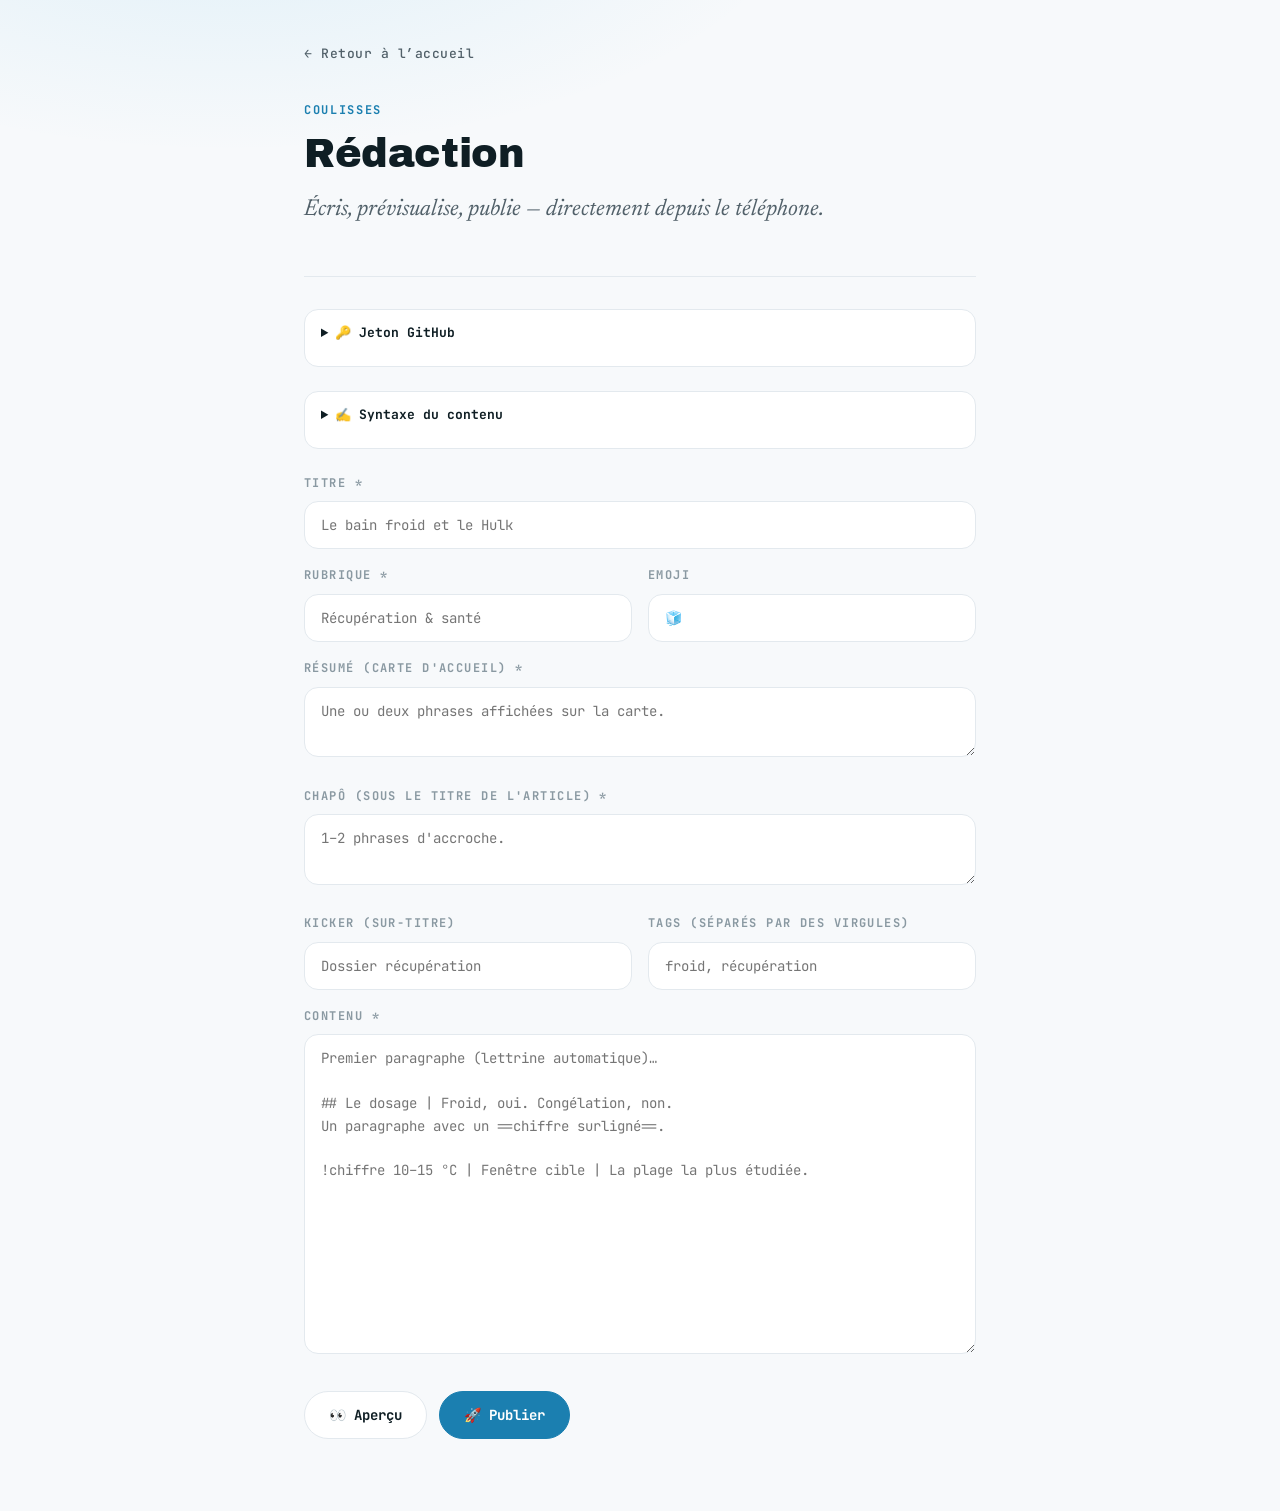
==== admin.html @ 72e54958 "Page /admin.html : rédaction et publication d'articles depuis le site (API GitHub) Co-Authored-By: C" ====
<!DOCTYPE html>
<html lang="fr">
<head>
  <meta charset="UTF-8">
  <meta name="viewport" content="width=device-width, initial-scale=1.0">
  <title>Rédaction — Carnet de bord</title>
  <meta name="robots" content="noindex">

  <!-- Thème auto clair/sombre -->
  <meta name="color-scheme" content="light dark">
  <meta name="theme-color" media="(prefers-color-scheme: light)" content="#f7f9fb">
  <meta name="theme-color" media="(prefers-color-scheme: dark)" content="#0c1519">

  <link rel="preconnect" href="https://fonts.googleapis.com">
  <link rel="preconnect" href="https://fonts.gstatic.com" crossorigin>
  <link href="https://fonts.googleapis.com/css2?family=Archivo+Black&family=JetBrains+Mono:wght@400;500;700&family=Newsreader:ital,opsz,wght@0,6..72,400..700;1,6..72,400..700&display=swap" rel="stylesheet">

  <link rel="stylesheet" href="assets/style.css">
  <link rel="stylesheet" href="assets/article.css"><!-- pour l'aperçu -->

  <style>
    /* Styles propres à la page de rédaction */
    .admin-wrap {
      max-width: 720px;
      margin: 0 auto;
      padding: var(--s-6) var(--s-5) var(--s-7);
    }
    .admin-field {
      margin-bottom: var(--s-4);
    }
    .admin-field label {
      display: block;
      font-family: var(--font-mono);
      font-size: 12px;
      font-weight: 700;
      letter-spacing: 0.12em;
      text-transform: uppercase;
      color: var(--text-3);
      margin-bottom: var(--s-2);
    }
    .admin-field input,
    .admin-field textarea {
      width: 100%;
      min-height: 48px;
      padding: var(--s-3) var(--s-4);
      border: 1px solid var(--border);
      border-radius: var(--radius-m);
      background: var(--surface);
      font-family: var(--font-mono);
      font-size: 14px;
      line-height: 1.6;
      color: var(--text);
    }
    .admin-field textarea {
      resize: vertical;
    }
    #contenu { min-height: 320px; }
    .admin-row {
      display: grid;
      grid-template-columns: 1fr 1fr;
      gap: var(--s-4);
    }
    @media (max-width: 560px) {
      .admin-row { grid-template-columns: 1fr; }
    }
    .admin-actions {
      display: flex;
      flex-wrap: wrap;
      gap: var(--s-3);
      margin: var(--s-5) 0;
    }
    .btn {
      min-height: 48px;
      padding: var(--s-3) var(--s-5);
      border-radius: 999px;
      border: 1px solid var(--border);
      background: var(--surface);
      color: var(--text);
      font-family: var(--font-mono);
      font-size: 14px;
      font-weight: 700;
      cursor: pointer;
    }
    .btn.primaire {
      background: var(--accent-dark);
      border-color: var(--accent-dark);
      color: #ffffff;
    }
    @media (prefers-color-scheme: dark) {
      .btn.primaire { color: #0c1519; }
    }
    .btn:disabled { opacity: 0.5; cursor: wait; }
    .journal {
      font-family: var(--font-mono);
      font-size: 13px;
      line-height: 1.8;
      color: var(--text-2);
      background: var(--surface);
      border: 1px solid var(--border);
      border-radius: var(--radius-m);
      padding: var(--s-3) var(--s-4);
      margin-top: var(--s-4);
      white-space: pre-wrap;
      display: none;
    }
    .journal.visible { display: block; }
    .journal .erreur { color: var(--danger); }
    details.aide, details.jeton {
      background: var(--surface);
      border: 1px solid var(--border);
      border-radius: var(--radius-m);
      padding: var(--s-3) var(--s-4);
      margin-bottom: var(--s-5);
      font-size: 15px;
      color: var(--text-2);
    }
    details summary {
      cursor: pointer;
      font-family: var(--font-mono);
      font-size: 13px;
      font-weight: 700;
      color: var(--text);
      min-height: 32px;
    }
    details.aide code {
      font-family: var(--font-mono);
      font-size: 12.5px;
      background: var(--bg);
      border: 1px solid var(--border);
      border-radius: 4px;
      padding: 1px 5px;
    }
    #apercu {
      display: none;
      border-top: 2px dashed var(--border);
      margin-top: var(--s-6);
      padding-top: var(--s-5);
    }
    #apercu.visible { display: block; }
    .apercu-titre {
      font-family: var(--font-mono);
      font-size: 12px;
      font-weight: 700;
      letter-spacing: 0.14em;
      text-transform: uppercase;
      color: var(--retenir);
      margin-bottom: var(--s-4);
    }
  </style>
</head>
<body>

  <div class="admin-wrap">
    <nav aria-label="Fil d'Ariane">
      <a href="index.html" class="back-link">← Retour à l’accueil</a>
    </nav>

    <header class="masthead">
      <p class="kicker">Coulisses</p>
      <h1 class="article-title" style="font-size: clamp(28px, 7vw, 40px);">Rédaction</h1>
      <p class="standfirst">Écris, prévisualise, publie — directement depuis le téléphone.</p>
    </header>

    <!-- Jeton GitHub (stocké uniquement dans CE navigateur) -->
    <details class="jeton" id="blocJeton">
      <summary>🔑 Jeton GitHub</summary>
      <p>Crée un jeton <em>fine-grained</em> sur GitHub (Settings → Developer settings →
      Fine-grained tokens) limité au dépôt <strong>blog</strong> avec la permission
      <strong>Contents : Read and write</strong>, puis colle-le ici.
      Il reste stocké dans ce navigateur uniquement.</p>
      <div class="admin-field">
        <label for="jeton">Jeton</label>
        <input type="password" id="jeton" autocomplete="off" placeholder="github_pat_…">
      </div>
      <button type="button" class="btn" id="btnJeton">Enregistrer le jeton</button>
      <button type="button" class="btn" id="btnJetonOubli">Oublier</button>
    </details>

    <details class="aide">
      <summary>✍️ Syntaxe du contenu</summary>
      <p>
        <code>## Label | Titre de section</code> — nouvelle section (numérotée automatiquement)<br>
        <code>==texte==</code> surligné bleu · <code>==!texte==</code> rouge · <code>==+texte==</code> vert<br>
        <code>*italique*</code> · <code>[lien](https://…)</code><br>
        <code>&gt; citation</code> — pull-quote<br>
        <code>!tip Conseil pratique…</code> — encart note<br>
        <code>!chiffre 10–15 °C | Fenêtre cible | Petite légende</code> — chiffre-clé
        (tons : <code>!chiffre!</code> rouge, <code>!chiffre+</code> vert, <code>!chiffre~</code> jaune)<br>
        <code>!faire item ; item</code> puis <code>!eviter item ; item</code> — comparatif<br>
        <code>!recap Ton protocole | Clé =&gt; Valeur ; Clé =&gt; Valeur</code> — tableau<br>
        <code>!source Label | https://…</code> — source en pied d'article
      </p>
    </details>

    <form id="formulaire" autocomplete="off">
      <div class="admin-field">
        <label for="titre">Titre *</label>
        <input type="text" id="titre" required placeholder="Le bain froid et le Hulk">
      </div>
      <div class="admin-row">
        <div class="admin-field">
          <label for="rubrique">Rubrique *</label>
          <input type="text" id="rubrique" list="rubriques" required placeholder="Récupération & santé">
          <datalist id="rubriques"></datalist>
        </div>
        <div class="admin-field">
          <label for="emoji">Emoji</label>
          <input type="text" id="emoji" maxlength="4" placeholder="🧊">
        </div>
      </div>
      <div class="admin-field">
        <label for="resume">Résumé (carte d'accueil) *</label>
        <textarea id="resume" rows="2" required placeholder="Une ou deux phrases affichées sur la carte."></textarea>
      </div>
      <div class="admin-field">
        <label for="chapo">Chapô (sous le titre de l'article) *</label>
        <textarea id="chapo" rows="2" required placeholder="1–2 phrases d'accroche."></textarea>
      </div>
      <div class="admin-row">
        <div class="admin-field">
          <label for="kicker">Kicker (sur-titre)</label>
          <input type="text" id="kicker" placeholder="Dossier récupération">
        </div>
        <div class="admin-field">
          <label for="tags">Tags (séparés par des virgules)</label>
          <input type="text" id="tags" placeholder="froid, récupération">
        </div>
      </div>
      <div class="admin-field">
        <label for="contenu">Contenu *</label>
        <textarea id="contenu" required placeholder="Premier paragraphe (lettrine automatique)…

## Le dosage | Froid, oui. Congélation, non.
Un paragraphe avec un ==chiffre surligné==.

!chiffre 10–15 °C | Fenêtre cible | La plage la plus étudiée."></textarea>
      </div>

      <div class="admin-actions">
        <button type="button" class="btn" id="btnApercu">👀 Aperçu</button>
        <button type="submit" class="btn primaire" id="btnPublier">🚀 Publier</button>
      </div>
    </form>

    <div class="journal" id="journal" role="status" aria-live="polite"></div>

    <section id="apercu" aria-label="Aperçu de l'article">
      <p class="apercu-titre">Aperçu</p>
      <div class="article-wrap" id="apercuContenu" style="padding: 0;"></div>
    </section>
  </div>

  <script src="articles.js"></script>
  <script>
    (function () {
      "use strict";

      var DEPOT = "crossfithygie-collab/blog";
      var API = "https://api.github.com/repos/" + DEPOT + "/contents/";
      var CLE_JETON = "carnet_jeton_github";
      var CLE_BROUILLON = "carnet_brouillon";
      var CHAMPS = ["titre", "rubrique", "emoji", "resume", "chapo", "kicker", "tags", "contenu"];

      var $ = function (id) { return document.getElementById(id); };

      /* ======================================================
         Utilitaires
         ====================================================== */
      function esc(s) {
        return s.replace(/&/g, "&amp;").replace(/</g, "&lt;")
                .replace(/>/g, "&gt;").replace(/"/g, "&quot;");
      }

      /* Titre → id kebab-case sans accents */
      function slugifier(s) {
        return s.toLowerCase()
          .normalize("NFD").replace(/[\u0300-\u036f]/g, "")
          .replace(/[^a-z0-9]+/g, "-")
          .replace(/^-+|-+$/g, "")
          .slice(0, 60);
      }

      /* Encodage base64 UTF-8 (btoa seul casse sur les accents) */
      function base64utf8(s) {
        var octets = new TextEncoder().encode(s);
        var bin = "";
        octets.forEach(function (o) { bin += String.fromCharCode(o); });
        return btoa(bin);
      }

      function dateISO() {
        var d = new Date();
        return d.getFullYear() + "-" +
          String(d.getMonth() + 1).padStart(2, "0") + "-" +
          String(d.getDate()).padStart(2, "0");
      }

      var formatFR = new Intl.DateTimeFormat("fr-FR", { day: "numeric", month: "long", year: "numeric" });

      /* ======================================================
         Mise en forme inline : échappe PUIS pose les balises
         ====================================================== */
      function inline(s) {
        return esc(s)
          .replace(/\[([^\]]+)\]\((https?:[^)\s]+)\)/g, '<a href="$2" target="_blank" rel="noopener">$1</a>')
          .replace(/==!([^=]+)==/g, '<mark class="attention">$1</mark>')
          .replace(/==\+([^=]+)==/g, '<mark class="positif">$1</mark>')
          .replace(/==([^=]+)==/g, "<mark>$1</mark>")
          .replace(/\*([^*\n]+)\*/g, "<em>$1</em>");
      }

      /* ======================================================
         Compilation du contenu → corps d'article HTML
         ====================================================== */
      function compiler(texte) {
        var lignes = texte.replace(/\r/g, "").split("\n");
        var sections = [];        // { label, titre, blocs: [] }
        var intro = [];           // blocs avant la première section
        var sources = [];
        var pendingFaire = null, pendingEviter = null;
        var premierePara = true;
        var i = 0;

        function blocsCourants() {
          return sections.length ? sections[sections.length - 1].blocs : intro;
        }

        function flushComparatif() {
          if (!pendingFaire && !pendingEviter) return;
          var html = '<div class="comparatif">';
          if (pendingFaire) {
            html += '<div class="colonne faire"><h3>À faire</h3><ul>' +
              pendingFaire.map(function (x) { return "<li>" + inline(x) + "</li>"; }).join("") +
              "</ul></div>";
          }
          if (pendingEviter) {
            html += '<div class="colonne eviter"><h3>À éviter</h3><ul>' +
              pendingEviter.map(function (x) { return "<li>" + inline(x) + "</li>"; }).join("") +
              "</ul></div>";
          }
          html += "</div>";
          blocsCourants().push(html);
          pendingFaire = pendingEviter = null;
        }

        while (i < lignes.length) {
          var l = lignes[i].trim();

          if (!l) { i++; continue; }

          /* Nouvelle section : ## Label | Titre  (ou juste ## Titre) */
          if (l.indexOf("## ") === 0) {
            flushComparatif();
            var reste = l.slice(3);
            var sep = reste.indexOf("|");
            sections.push({
              label: sep > -1 ? reste.slice(0, sep).trim() : "",
              titre: sep > -1 ? reste.slice(sep + 1).trim() : reste.trim(),
              blocs: []
            });
            i++; continue;
          }

          /* Pull-quote : lignes consécutives commençant par > */
          if (l.indexOf(">") === 0) {
            flushComparatif();
            var cit = [];
            while (i < lignes.length && lignes[i].trim().indexOf(">") === 0) {
              cit.push(lignes[i].trim().replace(/^>\s?/, ""));
              i++;
            }
            blocsCourants().push('<blockquote class="pull-quote"><p>' + inline(cit.join(" ")) + "</p></blockquote>");
            continue;
          }

          /* Directives !xxx */
          var mChiffre = l.match(/^!chiffre([!+~])?\s+(.+)$/);
          if (mChiffre) {
            flushComparatif();
            var ton = { "!": " attention", "+": " positif", "~": " retenir" }[mChiffre[1]] || "";
            var parts = mChiffre[2].split("|").map(function (x) { return x.trim(); });
            blocsCourants().push(
              '<div class="keydata' + ton + '">' +
              '<span class="mono-label">' + inline(parts[1] || "Chiffre-clé") + "</span>" +
              '<p class="chiffre">' + inline(parts[0] || "") + "</p>" +
              (parts[2] ? '<p class="legende">' + inline(parts[2]) + "</p>" : "") +
              "</div>");
            i++; continue;
          }

          if (l.indexOf("!tip ") === 0) {
            flushComparatif();
            blocsCourants().push(
              '<aside class="tip"><span class="mono-label">Note pratique</span><p>' +
              inline(l.slice(5)) + "</p></aside>");
            i++; continue;
          }

          if (l.indexOf("!faire ") === 0) {
            pendingFaire = l.slice(7).split(";").map(function (x) { return x.trim(); }).filter(Boolean);
            i++; continue;
          }
          if (l.indexOf("!eviter ") === 0) {
            pendingEviter = l.slice(8).split(";").map(function (x) { return x.trim(); }).filter(Boolean);
            flushComparatif();
            i++; continue;
          }

          if (l.indexOf("!recap ") === 0) {
            flushComparatif();
            var sepR = l.indexOf("|");
            var titreR = sepR > -1 ? l.slice(7, sepR).trim() : "Récapitulatif";
            var corpsR = sepR > -1 ? l.slice(sepR + 1) : "";
            var rangs = corpsR.split(";").map(function (r) {
              var kv = r.split("=>");
              if (kv.length < 2) return "";
              return '<tr><th scope="row">' + inline(kv[0].trim()) + "</th><td>" + inline(kv.slice(1).join("=>").trim()) + "</td></tr>";
            }).join("");
            blocsCourants().push(
              '<div class="recap"><table><caption>' + inline(titreR) + "</caption><tbody>" + rangs + "</tbody></table></div>");
            i++; continue;
          }

          if (l.indexOf("!source ") === 0) {
            var sepS = l.indexOf("|");
            if (sepS > -1) {
              sources.push({ label: l.slice(8, sepS).trim(), url: l.slice(sepS + 1).trim() });
            }
            i++; continue;
          }

          /* Paragraphe : lignes pleines consécutives */
          flushComparatif();
          var para = [];
          while (i < lignes.length && lignes[i].trim() &&
                 !/^(## |> |!chiffre|!tip |!faire |!eviter |!recap |!source )/.test(lignes[i].trim())) {
            para.push(lignes[i].trim());
            i++;
          }
          var cls = premierePara ? ' class="dropcap"' : "";
          premierePara = false;
          blocsCourants().push("<p" + cls + ">" + inline(para.join(" ")) + "</p>");
        }
        flushComparatif();

        /* Assemblage : intro + sections numérotées */
        var html = intro.join("\n");
        sections.forEach(function (s, idx) {
          var num = String(idx + 1).padStart(2, "0");
          html += '\n<hr class="section-sep">\n<section>\n' +
            '<p class="section-label">' + num + (s.label ? " — " + inline(s.label) : "") + "</p>\n" +
            '<h2 class="section-title">' + inline(s.titre) + "</h2>\n" +
            s.blocs.join("\n") + "\n</section>";
        });

        var nbMots = texte.replace(/[#>!|=*;]/g, " ").split(/\s+/).filter(Boolean).length;
        return { html: html, sources: sources, minutes: Math.max(1, Math.round(nbMots / 200)) };
      }

      /* ======================================================
         Gabarit d'article complet (miroir de bains-froids.html)
         ====================================================== */
      function genererArticle(d, compile) {
        var sourcesHtml = compile.sources.map(function (s) {
          return '          <li><a href="' + esc(s.url) + '" target="_blank" rel="noopener">' + esc(s.label) + "</a></li>";
        }).join("\n");

        return '<!DOCTYPE html>\n<html lang="fr">\n<head>\n' +
          '  <meta charset="UTF-8">\n' +
          '  <meta name="viewport" content="width=device-width, initial-scale=1.0">\n' +
          "  <title>" + esc(d.titre) + " — Carnet de bord</title>\n" +
          '  <meta name="description" content="' + esc(d.resume) + '">\n\n' +
          '  <meta name="color-scheme" content="light dark">\n' +
          '  <meta name="theme-color" media="(prefers-color-scheme: light)" content="#f7f9fb">\n' +
          '  <meta name="theme-color" media="(prefers-color-scheme: dark)" content="#0c1519">\n\n' +
          '  <link rel="preconnect" href="https://fonts.googleapis.com">\n' +
          '  <link rel="preconnect" href="https://fonts.gstatic.com" crossorigin>\n' +
          '  <link href="https://fonts.googleapis.com/css2?family=Archivo+Black&family=JetBrains+Mono:wght@400;500;700&family=Newsreader:ital,opsz,wght@0,6..72,400..700;1,6..72,400..700&display=swap" rel="stylesheet">\n\n' +
          '  <link rel="stylesheet" href="../assets/style.css">\n' +
          '  <link rel="stylesheet" href="../assets/article.css">\n' +
          "</head>\n<body>\n\n" +
          '  <div class="progress-track" aria-hidden="true">\n    <div class="progress-bar" id="progress"></div>\n  </div>\n\n' +
          '  <div class="article-wrap">\n\n' +
          '    <nav aria-label="Fil d\'Ariane">\n      <a href="../index.html" class="back-link">← Retour à l’accueil</a>\n    </nav>\n\n' +
          "    <article>\n\n" +
          '      <header class="masthead">\n' +
          '        <p class="kicker">' + esc(d.kicker) + "</p>\n" +
          '        <h1 class="article-title">' + esc(d.titre) + "</h1>\n" +
          '        <p class="standfirst">' + esc(d.chapo) + "</p>\n" +
          '        <div class="byline">\n' +
          '          <time datetime="' + d.date + '">' + formatFR.format(new Date(d.date + "T12:00:00")) + "</time>\n" +
          "          <span>" + compile.minutes + " min de lecture</span>\n" +
          "        </div>\n      </header>\n\n" +
          compile.html + "\n\n" +
          '      <footer class="article-footer">\n' +
          (sourcesHtml
            ? '        <span class="mono-label">Sources</span>\n        <ul class="sources">\n' + sourcesHtml + "\n        </ul>\n"
            : "") +
          '        <p class="disclaimer">Contenu informatif rédigé par un passionné, pas un avis médical ni un programme individualisé. En cas de doute ou de pathologie, demande l’avis d’un professionnel de santé.</p>\n' +
          "      </footer>\n\n    </article>\n  </div>\n\n" +
          "  <script>\n" +
          '    (function () {\n      "use strict";\n' +
          '      var bar = document.getElementById("progress");\n      var maxScroll = 1;\n' +
          "      function recalculer() {\n        maxScroll = Math.max(document.documentElement.scrollHeight - window.innerHeight, 1);\n        peindre();\n      }\n" +
          "      function peindre() {\n        var ratio = Math.min(window.scrollY / maxScroll, 1);\n" +
          '        bar.style.transform = "scaleX(" + ratio + ")";\n      }\n' +
          '      window.addEventListener("scroll", peindre, { passive: true });\n' +
          '      window.addEventListener("resize", recalculer);\n' +
          '      window.addEventListener("load", recalculer);\n      recalculer();\n    })();\n' +
          "  <\/script>\n</body>\n</html>\n";
      }

      /* ======================================================
         Regénération d'articles.js avec la nouvelle entrée
         ====================================================== */
      function genererArticlesJs(liste) {
        return "/* ============================================================\n" +
          "   articles.js — SOURCE DE VÉRITÉ du blog.\n" +
          "   Fichier regénéré par admin.html à chaque publication.\n" +
          "   Ajouter un article à la main = ajouter un objet ici + créer\n" +
          "   le fichier HTML correspondant dans /articles/.\n" +
          "   ============================================================ */\n\n" +
          "const ARTICLES = " + JSON.stringify(liste, null, 2) + ";\n";
      }

      /* ======================================================
         Lecture du formulaire
         ====================================================== */
      function lireFormulaire() {
        var titre = $("titre").value.trim();
        var rubrique = $("rubrique").value.trim();
        return {
          titre: titre,
          id: slugifier(titre),
          rubrique: rubrique,
          emoji: $("emoji").value.trim() || "📝",
          resume: $("resume").value.trim(),
          chapo: $("chapo").value.trim(),
          kicker: $("kicker").value.trim() || ("Dossier " + rubrique.toLowerCase()),
          tags: $("tags").value.split(",").map(function (t) { return t.trim(); }).filter(Boolean),
          contenu: $("contenu").value,
          date: dateISO()
        };
      }

      /* ======================================================
         Aperçu en direct
         ====================================================== */
      function afficherApercu() {
        var d = lireFormulaire();
        var c = compiler(d.contenu);
        var sourcesHtml = c.sources.map(function (s) {
          return '<li><a href="' + esc(s.url) + '" target="_blank" rel="noopener">' + esc(s.label) + "</a></li>";
        }).join("");
        $("apercuContenu").innerHTML =
          '<article><header class="masthead">' +
          '<p class="kicker">' + esc(d.kicker) + "</p>" +
          '<h1 class="article-title">' + esc(d.titre || "Sans titre") + "</h1>" +
          '<p class="standfirst">' + esc(d.chapo) + "</p>" +
          '<div class="byline"><time datetime="' + d.date + '">' + formatFR.format(new Date(d.date + "T12:00:00")) + "</time>" +
          "<span>" + c.minutes + " min de lecture</span></div></header>" +
          c.html +
          (sourcesHtml ? '<footer class="article-footer"><span class="mono-label">Sources</span><ul class="sources">' + sourcesHtml + "</ul></footer>" : "") +
          "</article>";
        $("apercu").classList.add("visible");
      }

      /* ======================================================
         Appels API GitHub
         ====================================================== */
      function api(chemin, options) {
        options = options || {};
        options.headers = {
          "Authorization": "Bearer " + localStorage.getItem(CLE_JETON),
          "Accept": "application/vnd.github+json"
        };
        return fetch(API + chemin, Object.assign({}, options, {
          method: options.method || "GET",
          headers: options.headers,
          body: options.body ? JSON.stringify(options.body) : undefined
        }));
      }

      var journalEl = $("journal");
      function log(msg, erreur) {
        journalEl.classList.add("visible");
        var ligne = document.createElement("div");
        if (erreur) ligne.className = "erreur";
        ligne.textContent = msg;
        journalEl.appendChild(ligne);
      }

      /* ======================================================
         Publication : article HTML puis articles.js
         ====================================================== */
      async function publier(ev) {
        ev.preventDefault();
        journalEl.innerHTML = "";

        if (!localStorage.getItem(CLE_JETON)) {
          $("blocJeton").open = true;
          log("⚠ Enregistre d'abord ton jeton GitHub (bloc 🔑 ci-dessus).", true);
          return;
        }

        var d = lireFormulaire();
        if (!d.titre || !d.rubrique || !d.resume || !d.chapo || !d.contenu.trim()) {
          log("⚠ Remplis tous les champs marqués *.", true);
          return;
        }
        if (!d.id) { log("⚠ Titre invalide (aucun caractère utilisable).", true); return; }

        var btn = $("btnPublier");
        btn.disabled = true;

        try {
          /* 1. L'id est-il libre ? (dans le fichier distant à jour) */
          log("→ Lecture d'articles.js sur GitHub…");
          var rep = await api("articles.js");
          if (!rep.ok) throw new Error("articles.js introuvable (HTTP " + rep.status + ") — jeton invalide ou permissions insuffisantes ?");
          var fichier = await rep.json();
          var texteActuel = decodeURIComponent(escape(atob(fichier.content.replace(/\n/g, ""))));
          var listeActuelle = new Function(texteActuel + "; return ARTICLES;")();
          if (listeActuelle.some(function (a) { return a.id === d.id; })) {
            throw new Error("L'id « " + d.id + " » existe déjà — change le titre.");
          }

          /* 2. Créer le fichier de l'article */
          var c = compiler(d.contenu);
          log("→ Création d'articles/" + d.id + ".html…");
          var repArticle = await api("articles/" + d.id + ".html", {
            method: "PUT",
            body: {
              message: "Article : " + d.titre,
              content: base64utf8(genererArticle(d, c))
            }
          });
          if (!repArticle.ok) throw new Error("Échec de création de l'article (HTTP " + repArticle.status + ")");
          log("✓ Article créé.");

          /* 3. Mettre à jour articles.js (avec son sha pour éviter d'écraser) */
          var entree = {
            id: d.id, titre: d.titre, rubrique: d.rubrique, date: d.date,
            resume: d.resume, url: "articles/" + d.id + ".html",
            tempsLecture: c.minutes, tags: d.tags, emoji: d.emoji
          };
          listeActuelle.unshift(entree);
          log("→ Mise à jour d'articles.js…");
          var repListe = await api("articles.js", {
            method: "PUT",
            body: {
              message: "Référence l'article : " + d.titre,
              content: base64utf8(genererArticlesJs(listeActuelle)),
              sha: fichier.sha
            }
          });
          if (!repListe.ok) throw new Error("Article créé, mais échec de mise à jour d'articles.js (HTTP " + repListe.status + ") — réessaie la publication.");
          log("✓ articles.js mis à jour.");

          /* 4. Attendre le déploiement Pages (uniquement depuis le site publié) */
          localStorage.removeItem(CLE_BROUILLON);
          if (location.hostname.indexOf("github.io") > -1) {
            log("⏳ Déploiement GitHub Pages en cours (1–2 min)…");
            var url = "articles/" + d.id + ".html";
            for (var t = 0; t < 16; t++) {
              await new Promise(function (r) { setTimeout(r, 10000); });
              var ping = await fetch(url, { cache: "no-store", method: "HEAD" });
              if (ping.ok) {
                log("✓ En ligne ! " + location.origin + location.pathname.replace("admin.html", "") + url);
                btn.disabled = false;
                return;
              }
            }
            log("ℹ Toujours en déploiement — l'article apparaîtra d'ici quelques minutes.");
          } else {
            log("✓ Publié ! Le site se met à jour d'ici 1–2 min (build GitHub Pages).");
          }
        } catch (e) {
          log("✗ " + e.message, true);
        } finally {
          btn.disabled = false;
        }
      }

      /* ======================================================
         Jeton, brouillon auto, datalist des rubriques
         ====================================================== */
      $("btnJeton").addEventListener("click", function () {
        var v = $("jeton").value.trim();
        if (!v) { log("⚠ Colle un jeton avant d'enregistrer.", true); return; }
        localStorage.setItem(CLE_JETON, v);
        $("jeton").value = "";
        $("blocJeton").open = false;
        log("✓ Jeton enregistré dans ce navigateur.");
      });
      $("btnJetonOubli").addEventListener("click", function () {
        localStorage.removeItem(CLE_JETON);
        log("✓ Jeton oublié.");
      });

      /* Rubriques existantes → suggestions */
      var rubs = {};
      (typeof ARTICLES !== "undefined" ? ARTICLES : []).forEach(function (a) { rubs[a.rubrique] = 1; });
      Object.keys(rubs).sort().forEach(function (r) {
        var o = document.createElement("option");
        o.value = r;
        $("rubriques").appendChild(o);
      });

      /* Brouillon : sauvegarde auto + restauration */
      try {
        var brouillon = JSON.parse(localStorage.getItem(CLE_BROUILLON) || "null");
        if (brouillon) CHAMPS.forEach(function (ch) { if (brouillon[ch]) $(ch).value = brouillon[ch]; });
      } catch (e) { /* brouillon corrompu : on repart à zéro */ }

      var minuteur = null;
      $("formulaire").addEventListener("input", function () {
        clearTimeout(minuteur);
        minuteur = setTimeout(function () {
          var b = {};
          CHAMPS.forEach(function (ch) { b[ch] = $(ch).value; });
          localStorage.setItem(CLE_BROUILLON, JSON.stringify(b));
          if ($("apercu").classList.contains("visible")) afficherApercu();
        }, 400);
      });

      $("btnApercu").addEventListener("click", afficherApercu);
      $("formulaire").addEventListener("submit", publier);
    })();
  </script>
</body>
</html>
---- assets/style.css ----
/* ============================================================
   style.css — Design system partagé (clair ET sombre)
   Le thème suit automatiquement le réglage du système
   (prefers-color-scheme) : aucune classe à gérer.
   ============================================================ */

:root {
  color-scheme: light dark;

  /* --- Fonds & surfaces (mode clair) --- */
  --bg: #f7f9fb;
  --surface: #ffffff;
  --border: #e3e9ee;

  /* --- Texte --- */
  --text: #0f1e24;
  --text-2: #516069;
  --text-3: #8a99a2;

  /* --- Accents --- */
  --accent: #2ba8e0;        /* bleu glacier */
  --accent-dark: #1b7fb0;   /* hover / liens / kickers */
  --danger: #cc3d1c;
  --positif: #177a48;
  --retenir: #8a6200;

  /* --- Accents « pleins » pour surfaces décoratives --- */
  --danger-vif: #ff6b4a;
  --positif-vif: #2fb872;
  --retenir-vif: #e0a000;

  /* --- Surlignages feutre (mark) --- */
  --mark-neutre: rgba(43, 168, 224, 0.38);
  --mark-attention: rgba(255, 107, 74, 0.38);
  --mark-positif: rgba(47, 184, 114, 0.38);

  /* --- Pastille de filtre active --- */
  --chip-active-bg: #0f1e24;
  --chip-active-fg: #ffffff;

  /* --- Halo décoratif du haut de page --- */
  --halo: rgba(43, 168, 224, 0.12);

  /* --- Échelle d'espacement --- */
  --s-1: 4px;
  --s-2: 8px;
  --s-3: 12px;
  --s-4: 16px;
  --s-5: 24px;
  --s-6: 32px;
  --s-7: 48px;

  /* --- Rayons & ombres --- */
  --radius-s: 6px;
  --radius-m: 14px;
  --radius-l: 20px;
  --shadow-1: 0 1px 2px rgba(15, 30, 36, 0.05), 0 2px 8px rgba(15, 30, 36, 0.05);
  --shadow-2: 0 2px 4px rgba(15, 30, 36, 0.06), 0 12px 32px rgba(15, 30, 36, 0.1);

  /* --- Typographie --- */
  --font-display: "Archivo Black", "Arial Black", sans-serif;
  --font-body: "Newsreader", Georgia, serif;
  --font-mono: "JetBrains Mono", "SFMono-Regular", Menlo, monospace;
}

/* ------------------------------------------------------------
   Mode sombre : mêmes variables, valeurs recalibrées.
   Tout le site (accueil + articles) bascule d'un coup.
   ------------------------------------------------------------ */
@media (prefers-color-scheme: dark) {
  :root {
    --bg: #0c1519;
    --surface: #152028;
    --border: #26343d;

    --text: #eaf1f5;
    --text-2: #a7b8c1;
    --text-3: #7a8b95;

    /* Liens & kickers plus clairs pour rester lisibles sur fond sombre */
    --accent: #4cbdf0;
    --accent-dark: #6fcbf4;
    --danger: #ff8a6b;
    --positif: #4ccd8d;
    --retenir: #f0b93a;

    /* Surlignages un peu plus soutenus sur fond sombre */
    --mark-neutre: rgba(43, 168, 224, 0.45);
    --mark-attention: rgba(255, 107, 74, 0.45);
    --mark-positif: rgba(47, 184, 114, 0.45);

    /* Pastille active : inversée (claire sur fond sombre) */
    --chip-active-bg: #eaf1f5;
    --chip-active-fg: #0c1519;

    --halo: rgba(43, 168, 224, 0.1);

    --shadow-1: 0 1px 2px rgba(0, 0, 0, 0.35), 0 2px 8px rgba(0, 0, 0, 0.3);
    --shadow-2: 0 2px 4px rgba(0, 0, 0, 0.4), 0 12px 32px rgba(0, 0, 0, 0.5);
  }
}

/* ------------------------------------------------------------
   Base
   ------------------------------------------------------------ */
*,
*::before,
*::after {
  box-sizing: border-box;
}

html {
  -webkit-text-size-adjust: 100%;
}

body {
  margin: 0;
  background-color: var(--bg);
  /* Halo doux derrière l'en-tête, pour réchauffer la page */
  background-image: radial-gradient(900px 420px at 18% -8%, var(--halo), transparent 65%);
  background-repeat: no-repeat;
  color: var(--text);
  font-family: var(--font-body);
  font-size: 19px;
  line-height: 1.7;
  font-optical-sizing: auto;
}

@media (max-width: 480px) {
  body {
    font-size: 18px;
  }
}

img {
  max-width: 100%;
  height: auto;
}

a {
  color: var(--accent-dark);
}

a:hover {
  color: var(--accent);
}

/* Focus clavier visible partout, cohérent */
:focus-visible {
  outline: 3px solid var(--accent);
  outline-offset: 2px;
  border-radius: var(--radius-s);
}

::selection {
  background: rgba(43, 168, 224, 0.3);
}

/* ------------------------------------------------------------
   Échelle typographique
   ------------------------------------------------------------ */
h1, h2, h3 {
  font-family: var(--font-display);
  font-weight: 400; /* Archivo Black est déjà "black" */
  line-height: 1.12;
  letter-spacing: -0.01em;
  margin: 0;
  overflow-wrap: break-word;
}

.kicker,
.mono-label {
  font-family: var(--font-mono);
  font-size: 12px;
  font-weight: 700;
  letter-spacing: 0.14em;
  text-transform: uppercase;
}

.byline,
time {
  font-family: var(--font-mono);
  font-size: 13px;
  letter-spacing: 0.02em;
}

/* ------------------------------------------------------------
   Accueil — en-tête
   ------------------------------------------------------------ */
.site-header {
  max-width: 720px;
  margin: 0 auto;
  padding: var(--s-7) var(--s-5) var(--s-5);
}

.site-header .kicker {
  color: var(--accent-dark);
  margin-bottom: var(--s-3);
}

.site-title {
  font-size: clamp(34px, 8vw, 56px);
}

.site-subtitle {
  color: var(--text-2);
  font-size: 19px;
  margin: var(--s-3) 0 0;
  max-width: 46ch;
}

/* ------------------------------------------------------------
   Accueil — recherche & filtres
   ------------------------------------------------------------ */
.toolbar {
  max-width: 720px;
  margin: 0 auto;
  padding: 0 var(--s-5) var(--s-5);
}

.search-field {
  width: 100%;
  min-height: 48px;
  padding: var(--s-3) var(--s-4);
  border: 1px solid var(--border);
  border-radius: var(--radius-m);
  background: var(--surface);
  font-family: var(--font-mono);
  font-size: 14px;
  color: var(--text);
  box-shadow: var(--shadow-1);
}

.search-field::placeholder {
  color: var(--text-3);
}

.filters {
  display: flex;
  flex-wrap: wrap;
  gap: var(--s-2);
  margin-top: var(--s-4);
  padding: 0;
  list-style: none;
}

.filter-btn {
  display: inline-flex;
  align-items: center;
  gap: var(--s-2);
  min-height: 44px; /* cible tactile */
  padding: var(--s-2) var(--s-4);
  border: 1px solid var(--border);
  border-radius: 999px;
  background: var(--surface);
  color: var(--text-2);
  font-family: var(--font-mono);
  font-size: 13px;
  font-weight: 500;
  cursor: pointer;
  transition: background-color 0.15s ease, color 0.15s ease, border-color 0.15s ease;
}

.filter-btn:hover {
  border-color: var(--accent);
  color: var(--text);
}

/* État actif : fort contraste, lisible AA dans les deux modes */
.filter-btn[aria-pressed="true"] {
  background: var(--chip-active-bg);
  border-color: var(--chip-active-bg);
  color: var(--chip-active-fg);
}

.filter-btn .count {
  font-size: 11px;
  color: var(--text-3);
}

.filter-btn[aria-pressed="true"] .count {
  color: var(--chip-active-fg);
  opacity: 0.65;
}

.filter-btn .dot,
.card-rubrique .dot {
  width: 10px;
  height: 10px;
  border-radius: 50%;
  flex: none;
}

.filter-btn .emoji,
.card-rubrique .emoji {
  font-size: 15px;
  line-height: 1;
  flex: none;
}

/* ------------------------------------------------------------
   Accueil — liste d'articles (cartes avec couverture)
   ------------------------------------------------------------ */
.articles-list {
  max-width: 720px;
  margin: 0 auto;
  padding: 0 var(--s-5) var(--s-7);
  display: grid;
  grid-template-columns: 1fr; /* colonne unique, y compris mobile */
  gap: var(--s-5);
}

.card {
  display: block;
  background: var(--surface);
  border: 1px solid var(--border);
  border-radius: var(--radius-l);
  overflow: hidden; /* la couverture épouse les coins arrondis */
  text-decoration: none;
  color: inherit;
  box-shadow: var(--shadow-1);
  transition: box-shadow 0.2s ease, transform 0.2s ease, border-color 0.2s ease;
}

.card:hover {
  box-shadow: var(--shadow-2);
  transform: translateY(-3px);
  border-color: var(--accent);
  color: inherit;
}

/* Couverture : image fournie… */
.card-cover {
  display: block;
  aspect-ratio: 16 / 9;
  overflow: hidden;
  background: var(--border);
}

.card-cover img {
  width: 100%;
  height: 100%;
  object-fit: cover;
  display: block;
  transition: transform 0.35s ease;
}

.card:hover .card-cover img {
  transform: scale(1.04);
}

/* …ou couverture générée (dégradé rubrique + emoji) */
.card-cover.fallback {
  display: grid;
  place-items: center;
  font-size: 64px;
}

.card-body {
  padding: var(--s-5);
}

.card-rubrique {
  display: inline-flex;
  align-items: center;
  gap: var(--s-2);
  font-family: var(--font-mono);
  font-size: 11px;
  font-weight: 700;
  letter-spacing: 0.12em;
  text-transform: uppercase;
  color: var(--text-2);
}

.card-title {
  font-size: clamp(21px, 5.5vw, 27px);
  margin-top: var(--s-3);
}

.card-resume {
  color: var(--text-2);
  margin: var(--s-3) 0 var(--s-4);
}

.card-meta {
  display: flex;
  flex-wrap: wrap;
  align-items: center;
  gap: var(--s-2) var(--s-4);
  color: var(--text-3);
  font-family: var(--font-mono);
  font-size: 13px;
}

.empty-state {
  text-align: center;
  color: var(--text-2);
  background: var(--surface);
  border: 1px dashed var(--border);
  border-radius: var(--radius-l);
  padding: var(--s-7) var(--s-5);
  font-style: italic;
}

.site-footer {
  max-width: 720px;
  margin: 0 auto;
  padding: 0 var(--s-5) var(--s-7);
  color: var(--text-3);
  font-family: var(--font-mono);
  font-size: 12px;
}

/* ------------------------------------------------------------
   Mouvement réduit : on coupe transitions et animations
   ------------------------------------------------------------ */
@media (prefers-reduced-motion: reduce) {
  *,
  *::before,
  *::after {
    animation-duration: 0.01ms !important;
    animation-iteration-count: 1 !important;
    transition-duration: 0.01ms !important;
    scroll-behavior: auto !important;
  }
}
---- assets/article.css ----
/* ============================================================
   article.css — Gabarit d'article (à charger APRÈS style.css)
   Tous les composants du gabarit sont stylés ici :
   progression, masthead, sections, lettrine, <mark>, keydata,
   pull-quote, tip, comparatif, tableau récap, footer sources.
   ============================================================ */

/* ------------------------------------------------------------
   1. Barre de progression de lecture
   Fixée en haut ; remplie via transform: scaleX() par le JS
   (transform = pas de reflow, animation fluide).
   ------------------------------------------------------------ */
.progress-track {
  position: fixed;
  top: 0;
  left: 0;
  right: 0;
  height: 4px;
  background: transparent;
  z-index: 100;
  pointer-events: none;
}

.progress-bar {
  height: 100%;
  background: linear-gradient(90deg, var(--accent-dark), var(--accent));
  transform-origin: left center;
  transform: scaleX(0);
  transition: transform 0.08s linear;
}

@media (prefers-reduced-motion: reduce) {
  .progress-bar {
    transition: none;
  }
}

/* ------------------------------------------------------------
   Structure générale
   ------------------------------------------------------------ */
.article-wrap {
  max-width: 680px;
  margin: 0 auto;
  padding: var(--s-6) var(--s-5) var(--s-7);
}

.back-link {
  display: inline-flex;
  align-items: center;
  min-height: 44px; /* cible tactile */
  gap: var(--s-2);
  font-family: var(--font-mono);
  font-size: 13px;
  font-weight: 500;
  letter-spacing: 0.04em;
  text-decoration: none;
  color: var(--text-2);
}

.back-link:hover {
  color: var(--accent-dark);
}

/* ------------------------------------------------------------
   Couverture d'article (image en tête, coins arrondis)
   ------------------------------------------------------------ */
.article-cover {
  display: block;
  width: 100%;
  aspect-ratio: 16 / 9;
  object-fit: cover;
  border-radius: var(--radius-l);
  margin-top: var(--s-5);
  box-shadow: var(--shadow-1);
}

/* ------------------------------------------------------------
   2. Masthead : kicker + titre + chapô + byline
   ------------------------------------------------------------ */
.masthead {
  margin: var(--s-5) 0 var(--s-6);
  padding-bottom: var(--s-5);
  border-bottom: 1px solid var(--border);
}

.masthead .kicker {
  color: var(--accent-dark);
}

.article-title {
  font-size: clamp(32px, 8.5vw, 52px);
  margin-top: var(--s-3);
}

.standfirst {
  font-size: clamp(19px, 5vw, 23px);
  line-height: 1.5;
  color: var(--text-2);
  font-style: italic;
  margin: var(--s-4) 0 var(--s-5);
}

.byline {
  display: flex;
  flex-wrap: wrap;
  gap: var(--s-2) var(--s-4);
  color: var(--text-3);
}

/* ------------------------------------------------------------
   3. Sections numérotées : sur-titre mono + H2 display
   ------------------------------------------------------------ */
.section-label {
  font-family: var(--font-mono);
  font-size: 12px;
  font-weight: 700;
  letter-spacing: 0.16em;
  text-transform: uppercase;
  color: var(--accent-dark);
  margin: var(--s-7) 0 var(--s-2);
}

.section-title {
  font-size: clamp(23px, 6vw, 30px);
  margin-bottom: var(--s-4);
}

/* Séparateur de section discret */
.section-sep {
  border: 0;
  height: 1px;
  background: var(--border);
  margin: var(--s-7) auto 0;
  width: 64px;
}

/* ------------------------------------------------------------
   4. Lettrine sur le premier paragraphe
   ------------------------------------------------------------ */
.dropcap::first-letter {
  font-family: var(--font-display);
  font-size: 3.4em;
  line-height: 0.85;
  float: left;
  padding: 0.06em 0.12em 0 0;
  color: var(--accent-dark);
}

/* ------------------------------------------------------------
   5. Surlignage <mark> — effet feutre (dégradé bas de ligne)
   3 tons : neutre (bleu), attention (rouge), positif (vert).
   ------------------------------------------------------------ */
mark {
  color: inherit;
  padding: 0 0.15em;
  border-radius: 2px;
  background: linear-gradient(to top, var(--mark-neutre) 42%, transparent 42%);
}

mark.attention {
  background: linear-gradient(to top, var(--mark-attention) 42%, transparent 42%);
}

mark.positif {
  background: linear-gradient(to top, var(--mark-positif) 42%, transparent 42%);
}

/* ------------------------------------------------------------
   6. Encarts « keydata » — un chiffre fort isolé
   ------------------------------------------------------------ */
.keydata {
  margin: var(--s-6) 0;
  padding: var(--s-4) var(--s-5);
  background: var(--surface);
  border: 1px solid var(--border);
  border-left: 5px solid var(--accent);
  border-radius: var(--radius-m);
  box-shadow: var(--shadow-1);
}

.keydata.attention { border-left-color: var(--danger-vif); }
.keydata.positif   { border-left-color: var(--positif-vif); }
.keydata.retenir   { border-left-color: var(--retenir-vif); }

.keydata .mono-label {
  color: var(--text-3);
}

.keydata .chiffre {
  font-family: var(--font-display);
  font-size: clamp(38px, 10vw, 56px);
  line-height: 1.05;
  margin: var(--s-2) 0 var(--s-1);
  overflow-wrap: break-word;
}

.keydata .legende {
  color: var(--text-2);
  font-size: 16px;
  line-height: 1.5;
}

/* ------------------------------------------------------------
   7a. Pull-quote
   ------------------------------------------------------------ */
.pull-quote {
  margin: var(--s-6) 0;
  padding: var(--s-2) 0 var(--s-2) var(--s-5);
  border-left: 4px solid var(--accent);
  font-size: clamp(21px, 5.5vw, 26px);
  line-height: 1.45;
  font-style: italic;
  color: var(--text);
}

.pull-quote footer {
  margin-top: var(--s-2);
  font-family: var(--font-mono);
  font-size: 12px;
  font-style: normal;
  letter-spacing: 0.08em;
  text-transform: uppercase;
  color: var(--text-3);
}

/* ------------------------------------------------------------
   7b. Encart « tip » — note pratique
   ------------------------------------------------------------ */
.tip {
  margin: var(--s-6) 0;
  padding: var(--s-4) var(--s-5);
  background: var(--surface);
  border: 1px solid var(--border);
  border-top: 4px solid var(--retenir-vif);
  border-radius: var(--radius-m);
  box-shadow: var(--shadow-1);
}

.tip .mono-label {
  color: var(--retenir);
  display: block;
  margin-bottom: var(--s-2);
}

.tip p {
  margin: 0;
  font-size: 17px;
  color: var(--text-2);
}

/* ------------------------------------------------------------
   7c. Comparatif deux colonnes : à faire / à éviter
   ------------------------------------------------------------ */
.comparatif {
  display: grid;
  grid-template-columns: 1fr 1fr;
  gap: var(--s-4);
  margin: var(--s-6) 0;
}

@media (max-width: 560px) {
  .comparatif {
    grid-template-columns: 1fr; /* colonne unique sur mobile */
  }
}

.comparatif .colonne {
  background: var(--surface);
  border: 1px solid var(--border);
  border-radius: var(--radius-m);
  padding: var(--s-4) var(--s-5);
  box-shadow: var(--shadow-1);
}

.comparatif .colonne.faire   { border-top: 4px solid var(--positif-vif); }
.comparatif .colonne.eviter  { border-top: 4px solid var(--danger-vif); }

.comparatif h3 {
  font-family: var(--font-mono);
  font-size: 13px;
  font-weight: 700;
  letter-spacing: 0.12em;
  text-transform: uppercase;
  margin-bottom: var(--s-3);
}

.comparatif .faire h3  { color: var(--positif); }
.comparatif .eviter h3 { color: var(--danger); }

.comparatif ul {
  list-style: none;
  margin: 0;
  padding: 0;
  font-size: 16.5px;
  color: var(--text-2);
}

.comparatif li {
  position: relative;
  padding-left: 26px;
  margin-bottom: var(--s-2);
}

.comparatif li::before {
  position: absolute;
  left: 0;
  font-family: var(--font-mono);
  font-weight: 700;
}

.comparatif .faire li::before {
  content: "✓";
  color: var(--positif);
}

.comparatif .eviter li::before {
  content: "✗";
  color: var(--danger);
}

/* ------------------------------------------------------------
   7d. Tableau récapitulatif encadré (clé → valeur)
   ------------------------------------------------------------ */
.recap {
  margin: var(--s-6) 0;
  background: var(--surface);
  border: 1px solid var(--border);
  border-radius: var(--radius-m);
  box-shadow: var(--shadow-1);
  overflow: hidden;
}

.recap table {
  width: 100%;
  border-collapse: collapse;
}

.recap caption {
  text-align: left;
  padding: var(--s-4) var(--s-5) 0;
  font-family: var(--font-mono);
  font-size: 12px;
  font-weight: 700;
  letter-spacing: 0.14em;
  text-transform: uppercase;
  color: var(--accent-dark);
}

.recap th,
.recap td {
  padding: var(--s-3) var(--s-5);
  text-align: left;
  border-bottom: 1px solid var(--border);
  vertical-align: top;
}

.recap tr:last-child th,
.recap tr:last-child td {
  border-bottom: 0;
}

.recap th[scope="row"] {
  font-family: var(--font-mono);
  font-size: 13px;
  font-weight: 500;
  color: var(--text-3);
  white-space: nowrap;
  width: 38%;
}

.recap td {
  font-size: 17px;
  color: var(--text);
}

@media (max-width: 480px) {
  .recap th[scope="row"] {
    white-space: normal;
  }
}

/* ------------------------------------------------------------
   8. Footer d'article : sources + disclaimer
   ------------------------------------------------------------ */
.article-footer {
  margin-top: var(--s-7);
  padding-top: var(--s-5);
  border-top: 1px solid var(--border);
}

.article-footer .mono-label {
  color: var(--text-3);
  display: block;
  margin-bottom: var(--s-3);
}

.sources {
  margin: 0 0 var(--s-5);
  padding-left: 20px;
  font-size: 16px;
  color: var(--text-2);
}

.sources li {
  margin-bottom: var(--s-2);
}

.disclaimer {
  background: var(--surface);
  border: 1px solid var(--border);
  border-radius: var(--radius-m);
  padding: var(--s-4) var(--s-5);
  font-size: 14.5px;
  font-style: italic;
  color: var(--text-3);
}
---- assets/style.css ----
/* ============================================================
   style.css — Design system partagé (clair ET sombre)
   Le thème suit automatiquement le réglage du système
   (prefers-color-scheme) : aucune classe à gérer.
   ============================================================ */

:root {
  color-scheme: light dark;

  /* --- Fonds & surfaces (mode clair) --- */
  --bg: #f7f9fb;
  --surface: #ffffff;
  --border: #e3e9ee;

  /* --- Texte --- */
  --text: #0f1e24;
  --text-2: #516069;
  --text-3: #8a99a2;

  /* --- Accents --- */
  --accent: #2ba8e0;        /* bleu glacier */
  --accent-dark: #1b7fb0;   /* hover / liens / kickers */
  --danger: #cc3d1c;
  --positif: #177a48;
  --retenir: #8a6200;

  /* --- Accents « pleins » pour surfaces décoratives --- */
  --danger-vif: #ff6b4a;
  --positif-vif: #2fb872;
  --retenir-vif: #e0a000;

  /* --- Surlignages feutre (mark) --- */
  --mark-neutre: rgba(43, 168, 224, 0.38);
  --mark-attention: rgba(255, 107, 74, 0.38);
  --mark-positif: rgba(47, 184, 114, 0.38);

  /* --- Pastille de filtre active --- */
  --chip-active-bg: #0f1e24;
  --chip-active-fg: #ffffff;

  /* --- Halo décoratif du haut de page --- */
  --halo: rgba(43, 168, 224, 0.12);

  /* --- Échelle d'espacement --- */
  --s-1: 4px;
  --s-2: 8px;
  --s-3: 12px;
  --s-4: 16px;
  --s-5: 24px;
  --s-6: 32px;
  --s-7: 48px;

  /* --- Rayons & ombres --- */
  --radius-s: 6px;
  --radius-m: 14px;
  --radius-l: 20px;
  --shadow-1: 0 1px 2px rgba(15, 30, 36, 0.05), 0 2px 8px rgba(15, 30, 36, 0.05);
  --shadow-2: 0 2px 4px rgba(15, 30, 36, 0.06), 0 12px 32px rgba(15, 30, 36, 0.1);

  /* --- Typographie --- */
  --font-display: "Archivo Black", "Arial Black", sans-serif;
  --font-body: "Newsreader", Georgia, serif;
  --font-mono: "JetBrains Mono", "SFMono-Regular", Menlo, monospace;
}

/* ------------------------------------------------------------
   Mode sombre : mêmes variables, valeurs recalibrées.
   Tout le site (accueil + articles) bascule d'un coup.
   ------------------------------------------------------------ */
@media (prefers-color-scheme: dark) {
  :root {
    --bg: #0c1519;
    --surface: #152028;
    --border: #26343d;

    --text: #eaf1f5;
    --text-2: #a7b8c1;
    --text-3: #7a8b95;

    /* Liens & kickers plus clairs pour rester lisibles sur fond sombre */
    --accent: #4cbdf0;
    --accent-dark: #6fcbf4;
    --danger: #ff8a6b;
    --positif: #4ccd8d;
    --retenir: #f0b93a;

    /* Surlignages un peu plus soutenus sur fond sombre */
    --mark-neutre: rgba(43, 168, 224, 0.45);
    --mark-attention: rgba(255, 107, 74, 0.45);
    --mark-positif: rgba(47, 184, 114, 0.45);

    /* Pastille active : inversée (claire sur fond sombre) */
    --chip-active-bg: #eaf1f5;
    --chip-active-fg: #0c1519;

    --halo: rgba(43, 168, 224, 0.1);

    --shadow-1: 0 1px 2px rgba(0, 0, 0, 0.35), 0 2px 8px rgba(0, 0, 0, 0.3);
    --shadow-2: 0 2px 4px rgba(0, 0, 0, 0.4), 0 12px 32px rgba(0, 0, 0, 0.5);
  }
}

/* ------------------------------------------------------------
   Base
   ------------------------------------------------------------ */
*,
*::before,
*::after {
  box-sizing: border-box;
}

html {
  -webkit-text-size-adjust: 100%;
}

body {
  margin: 0;
  background-color: var(--bg);
  /* Halo doux derrière l'en-tête, pour réchauffer la page */
  background-image: radial-gradient(900px 420px at 18% -8%, var(--halo), transparent 65%);
  background-repeat: no-repeat;
  color: var(--text);
  font-family: var(--font-body);
  font-size: 19px;
  line-height: 1.7;
  font-optical-sizing: auto;
}

@media (max-width: 480px) {
  body {
    font-size: 18px;
  }
}

img {
  max-width: 100%;
  height: auto;
}

a {
  color: var(--accent-dark);
}

a:hover {
  color: var(--accent);
}

/* Focus clavier visible partout, cohérent */
:focus-visible {
  outline: 3px solid var(--accent);
  outline-offset: 2px;
  border-radius: var(--radius-s);
}

::selection {
  background: rgba(43, 168, 224, 0.3);
}

/* ------------------------------------------------------------
   Échelle typographique
   ------------------------------------------------------------ */
h1, h2, h3 {
  font-family: var(--font-display);
  font-weight: 400; /* Archivo Black est déjà "black" */
  line-height: 1.12;
  letter-spacing: -0.01em;
  margin: 0;
  overflow-wrap: break-word;
}

.kicker,
.mono-label {
  font-family: var(--font-mono);
  font-size: 12px;
  font-weight: 700;
  letter-spacing: 0.14em;
  text-transform: uppercase;
}

.byline,
time {
  font-family: var(--font-mono);
  font-size: 13px;
  letter-spacing: 0.02em;
}

/* ------------------------------------------------------------
   Accueil — en-tête
   ------------------------------------------------------------ */
.site-header {
  max-width: 720px;
  margin: 0 auto;
  padding: var(--s-7) var(--s-5) var(--s-5);
}

.site-header .kicker {
  color: var(--accent-dark);
  margin-bottom: var(--s-3);
}

.site-title {
  font-size: clamp(34px, 8vw, 56px);
}

.site-subtitle {
  color: var(--text-2);
  font-size: 19px;
  margin: var(--s-3) 0 0;
  max-width: 46ch;
}

/* ------------------------------------------------------------
   Accueil — recherche & filtres
   ------------------------------------------------------------ */
.toolbar {
  max-width: 720px;
  margin: 0 auto;
  padding: 0 var(--s-5) var(--s-5);
}

.search-field {
  width: 100%;
  min-height: 48px;
  padding: var(--s-3) var(--s-4);
  border: 1px solid var(--border);
  border-radius: var(--radius-m);
  background: var(--surface);
  font-family: var(--font-mono);
  font-size: 14px;
  color: var(--text);
  box-shadow: var(--shadow-1);
}

.search-field::placeholder {
  color: var(--text-3);
}

.filters {
  display: flex;
  flex-wrap: wrap;
  gap: var(--s-2);
  margin-top: var(--s-4);
  padding: 0;
  list-style: none;
}

.filter-btn {
  display: inline-flex;
  align-items: center;
  gap: var(--s-2);
  min-height: 44px; /* cible tactile */
  padding: var(--s-2) var(--s-4);
  border: 1px solid var(--border);
  border-radius: 999px;
  background: var(--surface);
  color: var(--text-2);
  font-family: var(--font-mono);
  font-size: 13px;
  font-weight: 500;
  cursor: pointer;
  transition: background-color 0.15s ease, color 0.15s ease, border-color 0.15s ease;
}

.filter-btn:hover {
  border-color: var(--accent);
  color: var(--text);
}

/* État actif : fort contraste, lisible AA dans les deux modes */
.filter-btn[aria-pressed="true"] {
  background: var(--chip-active-bg);
  border-color: var(--chip-active-bg);
  color: var(--chip-active-fg);
}

.filter-btn .count {
  font-size: 11px;
  color: var(--text-3);
}

.filter-btn[aria-pressed="true"] .count {
  color: var(--chip-active-fg);
  opacity: 0.65;
}

.filter-btn .dot,
.card-rubrique .dot {
  width: 10px;
  height: 10px;
  border-radius: 50%;
  flex: none;
}

.filter-btn .emoji,
.card-rubrique .emoji {
  font-size: 15px;
  line-height: 1;
  flex: none;
}

/* ------------------------------------------------------------
   Accueil — liste d'articles (cartes avec couverture)
   ------------------------------------------------------------ */
.articles-list {
  max-width: 720px;
  margin: 0 auto;
  padding: 0 var(--s-5) var(--s-7);
  display: grid;
  grid-template-columns: 1fr; /* colonne unique, y compris mobile */
  gap: var(--s-5);
}

.card {
  display: block;
  background: var(--surface);
  border: 1px solid var(--border);
  border-radius: var(--radius-l);
  overflow: hidden; /* la couverture épouse les coins arrondis */
  text-decoration: none;
  color: inherit;
  box-shadow: var(--shadow-1);
  transition: box-shadow 0.2s ease, transform 0.2s ease, border-color 0.2s ease;
}

.card:hover {
  box-shadow: var(--shadow-2);
  transform: translateY(-3px);
  border-color: var(--accent);
  color: inherit;
}

/* Couverture : image fournie… */
.card-cover {
  display: block;
  aspect-ratio: 16 / 9;
  overflow: hidden;
  background: var(--border);
}

.card-cover img {
  width: 100%;
  height: 100%;
  object-fit: cover;
  display: block;
  transition: transform 0.35s ease;
}

.card:hover .card-cover img {
  transform: scale(1.04);
}

/* …ou couverture générée (dégradé rubrique + emoji) */
.card-cover.fallback {
  display: grid;
  place-items: center;
  font-size: 64px;
}

.card-body {
  padding: var(--s-5);
}

.card-rubrique {
  display: inline-flex;
  align-items: center;
  gap: var(--s-2);
  font-family: var(--font-mono);
  font-size: 11px;
  font-weight: 700;
  letter-spacing: 0.12em;
  text-transform: uppercase;
  color: var(--text-2);
}

.card-title {
  font-size: clamp(21px, 5.5vw, 27px);
  margin-top: var(--s-3);
}

.card-resume {
  color: var(--text-2);
  margin: var(--s-3) 0 var(--s-4);
}

.card-meta {
  display: flex;
  flex-wrap: wrap;
  align-items: center;
  gap: var(--s-2) var(--s-4);
  color: var(--text-3);
  font-family: var(--font-mono);
  font-size: 13px;
}

.empty-state {
  text-align: center;
  color: var(--text-2);
  background: var(--surface);
  border: 1px dashed var(--border);
  border-radius: var(--radius-l);
  padding: var(--s-7) var(--s-5);
  font-style: italic;
}

.site-footer {
  max-width: 720px;
  margin: 0 auto;
  padding: 0 var(--s-5) var(--s-7);
  color: var(--text-3);
  font-family: var(--font-mono);
  font-size: 12px;
}

/* ------------------------------------------------------------
   Mouvement réduit : on coupe transitions et animations
   ------------------------------------------------------------ */
@media (prefers-reduced-motion: reduce) {
  *,
  *::before,
  *::after {
    animation-duration: 0.01ms !important;
    animation-iteration-count: 1 !important;
    transition-duration: 0.01ms !important;
    scroll-behavior: auto !important;
  }
}
---- assets/article.css ----
/* ============================================================
   article.css — Gabarit d'article (à charger APRÈS style.css)
   Tous les composants du gabarit sont stylés ici :
   progression, masthead, sections, lettrine, <mark>, keydata,
   pull-quote, tip, comparatif, tableau récap, footer sources.
   ============================================================ */

/* ------------------------------------------------------------
   1. Barre de progression de lecture
   Fixée en haut ; remplie via transform: scaleX() par le JS
   (transform = pas de reflow, animation fluide).
   ------------------------------------------------------------ */
.progress-track {
  position: fixed;
  top: 0;
  left: 0;
  right: 0;
  height: 4px;
  background: transparent;
  z-index: 100;
  pointer-events: none;
}

.progress-bar {
  height: 100%;
  background: linear-gradient(90deg, var(--accent-dark), var(--accent));
  transform-origin: left center;
  transform: scaleX(0);
  transition: transform 0.08s linear;
}

@media (prefers-reduced-motion: reduce) {
  .progress-bar {
    transition: none;
  }
}

/* ------------------------------------------------------------
   Structure générale
   ------------------------------------------------------------ */
.article-wrap {
  max-width: 680px;
  margin: 0 auto;
  padding: var(--s-6) var(--s-5) var(--s-7);
}

.back-link {
  display: inline-flex;
  align-items: center;
  min-height: 44px; /* cible tactile */
  gap: var(--s-2);
  font-family: var(--font-mono);
  font-size: 13px;
  font-weight: 500;
  letter-spacing: 0.04em;
  text-decoration: none;
  color: var(--text-2);
}

.back-link:hover {
  color: var(--accent-dark);
}

/* ------------------------------------------------------------
   Couverture d'article (image en tête, coins arrondis)
   ------------------------------------------------------------ */
.article-cover {
  display: block;
  width: 100%;
  aspect-ratio: 16 / 9;
  object-fit: cover;
  border-radius: var(--radius-l);
  margin-top: var(--s-5);
  box-shadow: var(--shadow-1);
}

/* ------------------------------------------------------------
   2. Masthead : kicker + titre + chapô + byline
   ------------------------------------------------------------ */
.masthead {
  margin: var(--s-5) 0 var(--s-6);
  padding-bottom: var(--s-5);
  border-bottom: 1px solid var(--border);
}

.masthead .kicker {
  color: var(--accent-dark);
}

.article-title {
  font-size: clamp(32px, 8.5vw, 52px);
  margin-top: var(--s-3);
}

.standfirst {
  font-size: clamp(19px, 5vw, 23px);
  line-height: 1.5;
  color: var(--text-2);
  font-style: italic;
  margin: var(--s-4) 0 var(--s-5);
}

.byline {
  display: flex;
  flex-wrap: wrap;
  gap: var(--s-2) var(--s-4);
  color: var(--text-3);
}

/* ------------------------------------------------------------
   3. Sections numérotées : sur-titre mono + H2 display
   ------------------------------------------------------------ */
.section-label {
  font-family: var(--font-mono);
  font-size: 12px;
  font-weight: 700;
  letter-spacing: 0.16em;
  text-transform: uppercase;
  color: var(--accent-dark);
  margin: var(--s-7) 0 var(--s-2);
}

.section-title {
  font-size: clamp(23px, 6vw, 30px);
  margin-bottom: var(--s-4);
}

/* Séparateur de section discret */
.section-sep {
  border: 0;
  height: 1px;
  background: var(--border);
  margin: var(--s-7) auto 0;
  width: 64px;
}

/* ------------------------------------------------------------
   4. Lettrine sur le premier paragraphe
   ------------------------------------------------------------ */
.dropcap::first-letter {
  font-family: var(--font-display);
  font-size: 3.4em;
  line-height: 0.85;
  float: left;
  padding: 0.06em 0.12em 0 0;
  color: var(--accent-dark);
}

/* ------------------------------------------------------------
   5. Surlignage <mark> — effet feutre (dégradé bas de ligne)
   3 tons : neutre (bleu), attention (rouge), positif (vert).
   ------------------------------------------------------------ */
mark {
  color: inherit;
  padding: 0 0.15em;
  border-radius: 2px;
  background: linear-gradient(to top, var(--mark-neutre) 42%, transparent 42%);
}

mark.attention {
  background: linear-gradient(to top, var(--mark-attention) 42%, transparent 42%);
}

mark.positif {
  background: linear-gradient(to top, var(--mark-positif) 42%, transparent 42%);
}

/* ------------------------------------------------------------
   6. Encarts « keydata » — un chiffre fort isolé
   ------------------------------------------------------------ */
.keydata {
  margin: var(--s-6) 0;
  padding: var(--s-4) var(--s-5);
  background: var(--surface);
  border: 1px solid var(--border);
  border-left: 5px solid var(--accent);
  border-radius: var(--radius-m);
  box-shadow: var(--shadow-1);
}

.keydata.attention { border-left-color: var(--danger-vif); }
.keydata.positif   { border-left-color: var(--positif-vif); }
.keydata.retenir   { border-left-color: var(--retenir-vif); }

.keydata .mono-label {
  color: var(--text-3);
}

.keydata .chiffre {
  font-family: var(--font-display);
  font-size: clamp(38px, 10vw, 56px);
  line-height: 1.05;
  margin: var(--s-2) 0 var(--s-1);
  overflow-wrap: break-word;
}

.keydata .legende {
  color: var(--text-2);
  font-size: 16px;
  line-height: 1.5;
}

/* ------------------------------------------------------------
   7a. Pull-quote
   ------------------------------------------------------------ */
.pull-quote {
  margin: var(--s-6) 0;
  padding: var(--s-2) 0 var(--s-2) var(--s-5);
  border-left: 4px solid var(--accent);
  font-size: clamp(21px, 5.5vw, 26px);
  line-height: 1.45;
  font-style: italic;
  color: var(--text);
}

.pull-quote footer {
  margin-top: var(--s-2);
  font-family: var(--font-mono);
  font-size: 12px;
  font-style: normal;
  letter-spacing: 0.08em;
  text-transform: uppercase;
  color: var(--text-3);
}

/* ------------------------------------------------------------
   7b. Encart « tip » — note pratique
   ------------------------------------------------------------ */
.tip {
  margin: var(--s-6) 0;
  padding: var(--s-4) var(--s-5);
  background: var(--surface);
  border: 1px solid var(--border);
  border-top: 4px solid var(--retenir-vif);
  border-radius: var(--radius-m);
  box-shadow: var(--shadow-1);
}

.tip .mono-label {
  color: var(--retenir);
  display: block;
  margin-bottom: var(--s-2);
}

.tip p {
  margin: 0;
  font-size: 17px;
  color: var(--text-2);
}

/* ------------------------------------------------------------
   7c. Comparatif deux colonnes : à faire / à éviter
   ------------------------------------------------------------ */
.comparatif {
  display: grid;
  grid-template-columns: 1fr 1fr;
  gap: var(--s-4);
  margin: var(--s-6) 0;
}

@media (max-width: 560px) {
  .comparatif {
    grid-template-columns: 1fr; /* colonne unique sur mobile */
  }
}

.comparatif .colonne {
  background: var(--surface);
  border: 1px solid var(--border);
  border-radius: var(--radius-m);
  padding: var(--s-4) var(--s-5);
  box-shadow: var(--shadow-1);
}

.comparatif .colonne.faire   { border-top: 4px solid var(--positif-vif); }
.comparatif .colonne.eviter  { border-top: 4px solid var(--danger-vif); }

.comparatif h3 {
  font-family: var(--font-mono);
  font-size: 13px;
  font-weight: 700;
  letter-spacing: 0.12em;
  text-transform: uppercase;
  margin-bottom: var(--s-3);
}

.comparatif .faire h3  { color: var(--positif); }
.comparatif .eviter h3 { color: var(--danger); }

.comparatif ul {
  list-style: none;
  margin: 0;
  padding: 0;
  font-size: 16.5px;
  color: var(--text-2);
}

.comparatif li {
  position: relative;
  padding-left: 26px;
  margin-bottom: var(--s-2);
}

.comparatif li::before {
  position: absolute;
  left: 0;
  font-family: var(--font-mono);
  font-weight: 700;
}

.comparatif .faire li::before {
  content: "✓";
  color: var(--positif);
}

.comparatif .eviter li::before {
  content: "✗";
  color: var(--danger);
}

/* ------------------------------------------------------------
   7d. Tableau récapitulatif encadré (clé → valeur)
   ------------------------------------------------------------ */
.recap {
  margin: var(--s-6) 0;
  background: var(--surface);
  border: 1px solid var(--border);
  border-radius: var(--radius-m);
  box-shadow: var(--shadow-1);
  overflow: hidden;
}

.recap table {
  width: 100%;
  border-collapse: collapse;
}

.recap caption {
  text-align: left;
  padding: var(--s-4) var(--s-5) 0;
  font-family: var(--font-mono);
  font-size: 12px;
  font-weight: 700;
  letter-spacing: 0.14em;
  text-transform: uppercase;
  color: var(--accent-dark);
}

.recap th,
.recap td {
  padding: var(--s-3) var(--s-5);
  text-align: left;
  border-bottom: 1px solid var(--border);
  vertical-align: top;
}

.recap tr:last-child th,
.recap tr:last-child td {
  border-bottom: 0;
}

.recap th[scope="row"] {
  font-family: var(--font-mono);
  font-size: 13px;
  font-weight: 500;
  color: var(--text-3);
  white-space: nowrap;
  width: 38%;
}

.recap td {
  font-size: 17px;
  color: var(--text);
}

@media (max-width: 480px) {
  .recap th[scope="row"] {
    white-space: normal;
  }
}

/* ------------------------------------------------------------
   8. Footer d'article : sources + disclaimer
   ------------------------------------------------------------ */
.article-footer {
  margin-top: var(--s-7);
  padding-top: var(--s-5);
  border-top: 1px solid var(--border);
}

.article-footer .mono-label {
  color: var(--text-3);
  display: block;
  margin-bottom: var(--s-3);
}

.sources {
  margin: 0 0 var(--s-5);
  padding-left: 20px;
  font-size: 16px;
  color: var(--text-2);
}

.sources li {
  margin-bottom: var(--s-2);
}

.disclaimer {
  background: var(--surface);
  border: 1px solid var(--border);
  border-radius: var(--radius-m);
  padding: var(--s-4) var(--s-5);
  font-size: 14.5px;
  font-style: italic;
  color: var(--text-3);
}
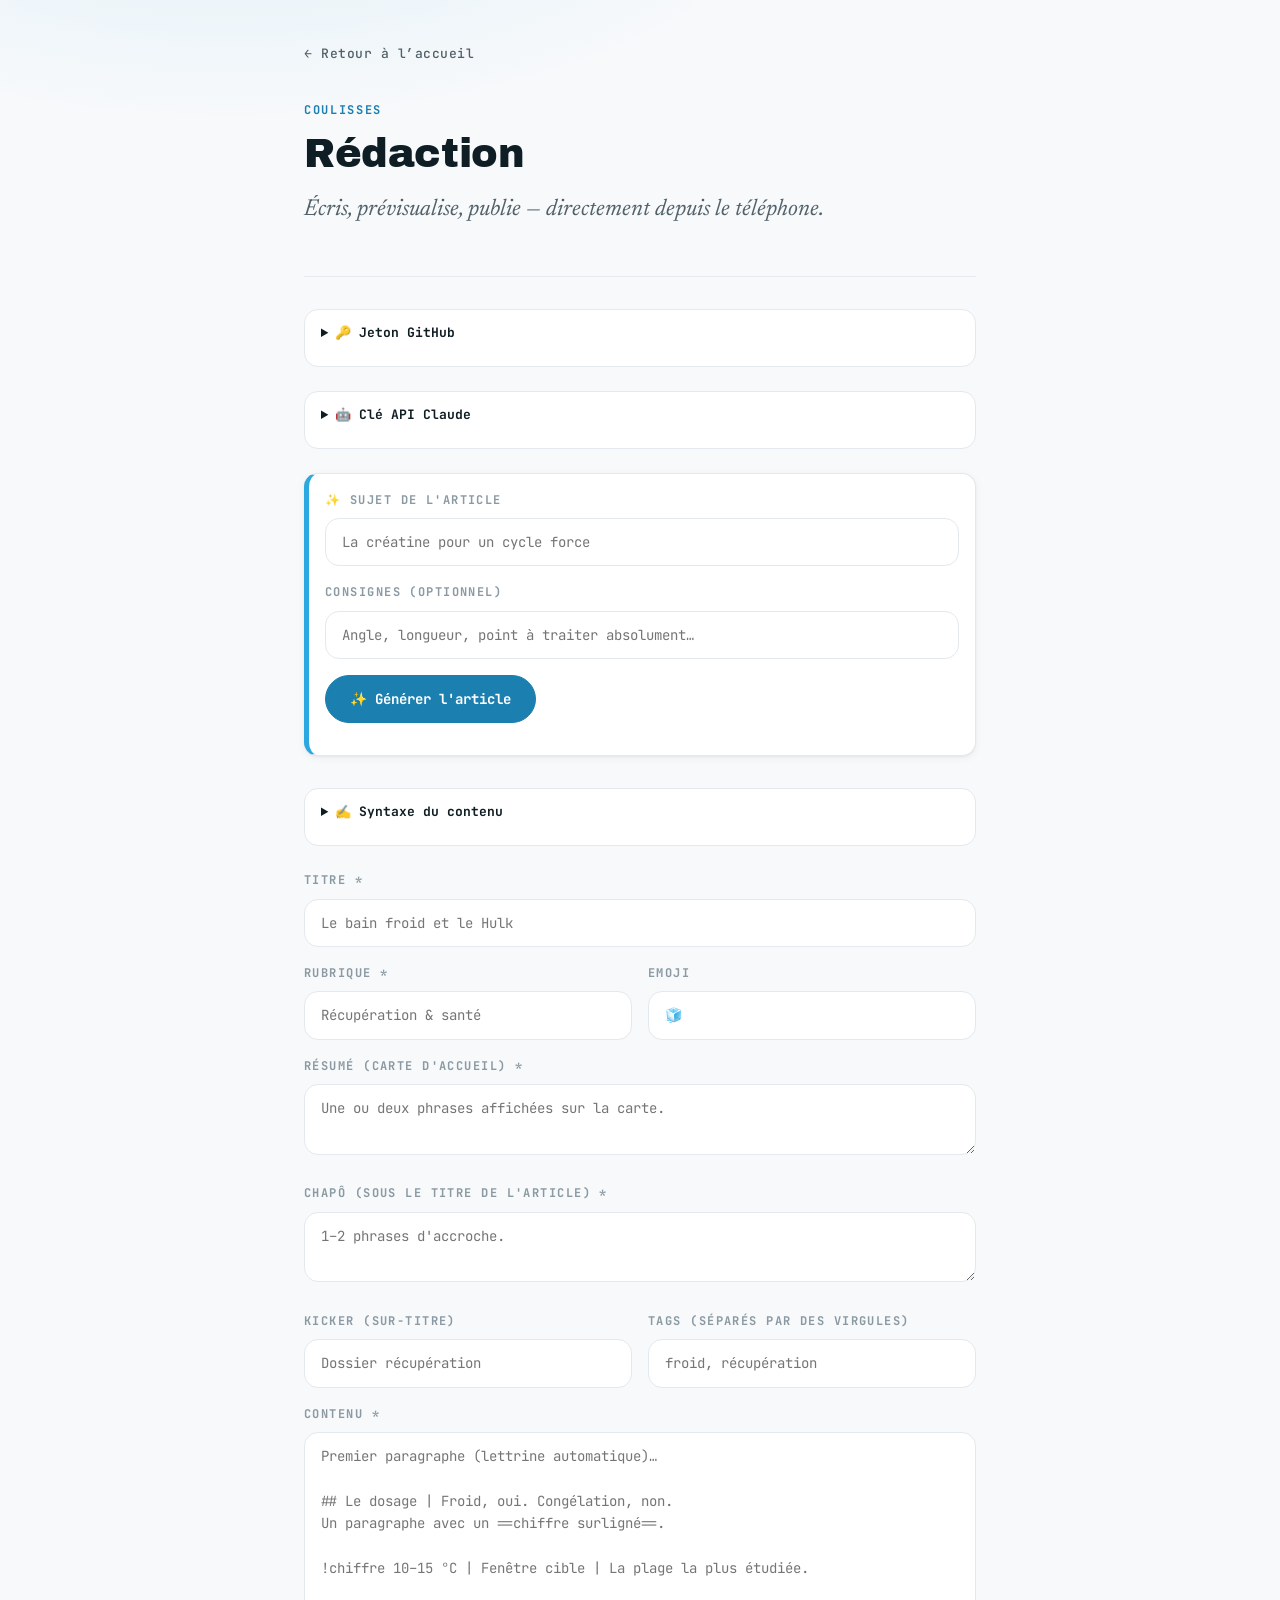
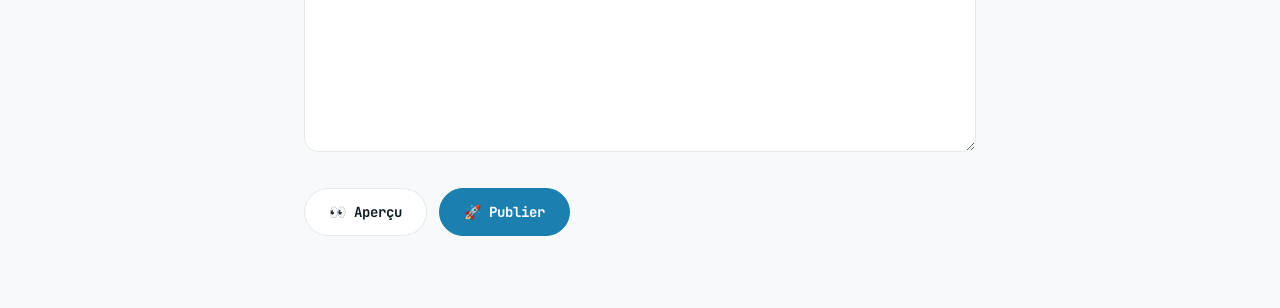
==== commit cbb627b3: "admin.html : génération d'article par Claude (sujet → formulaire → aperçu → publication) Co-Authored" ====
--- a/admin.html
+++ b/admin.html
@@ -130,6 +130,15 @@
       border-radius: 4px;
       padding: 1px 5px;
     }
+    .generation {
+      background: var(--surface);
+      border: 1px solid var(--border);
+      border-left: 5px solid var(--accent);
+      border-radius: var(--radius-m);
+      padding: var(--s-4) var(--s-4) var(--s-2);
+      margin-bottom: var(--s-6);
+      box-shadow: var(--shadow-1);
+    }
     #apercu {
       display: none;
       border-top: 2px dashed var(--border);
@@ -175,6 +184,35 @@
       <button type="button" class="btn" id="btnJeton">Enregistrer le jeton</button>
       <button type="button" class="btn" id="btnJetonOubli">Oublier</button>
     </details>
+
+    <!-- Clé API Claude (stockée uniquement dans CE navigateur) -->
+    <details class="jeton" id="blocCle">
+      <summary>🤖 Clé API Claude</summary>
+      <p>Crée une clé sur <a href="https://console.anthropic.com/settings/keys" target="_blank" rel="noopener">console.anthropic.com</a>
+      et colle-la ici pour activer la génération d'articles.
+      Elle reste stockée dans ce navigateur uniquement.</p>
+      <div class="admin-field">
+        <label for="cle">Clé API</label>
+        <input type="password" id="cle" autocomplete="off" placeholder="sk-ant-…">
+      </div>
+      <button type="button" class="btn" id="btnCle">Enregistrer la clé</button>
+      <button type="button" class="btn" id="btnCleOubli">Oublier</button>
+    </details>
+
+    <!-- Génération d'un article par Claude -->
+    <section class="generation" aria-label="Génération d'article">
+      <div class="admin-field">
+        <label for="sujet">✨ Sujet de l'article</label>
+        <input type="text" id="sujet" placeholder="La créatine pour un cycle force">
+      </div>
+      <div class="admin-field">
+        <label for="consignes">Consignes (optionnel)</label>
+        <input type="text" id="consignes" placeholder="Angle, longueur, point à traiter absolument…">
+      </div>
+      <div class="admin-actions" style="margin-top: 0;">
+        <button type="button" class="btn primaire" id="btnGenerer">✨ Générer l'article</button>
+      </div>
+    </section>
 
     <details class="aide">
       <summary>✍️ Syntaxe du contenu</summary>
@@ -258,6 +296,7 @@
       var DEPOT = "crossfithygie-collab/blog";
       var API = "https://api.github.com/repos/" + DEPOT + "/contents/";
       var CLE_JETON = "carnet_jeton_github";
+      var CLE_CLAUDE = "carnet_cle_claude";
       var CLE_BROUILLON = "carnet_brouillon";
       var CHAMPS = ["titre", "rubrique", "emoji", "resume", "chapo", "kicker", "tags", "contenu"];
 
@@ -683,6 +722,117 @@
       }
 
       /* ======================================================
+         Génération de l'article par Claude (API Anthropic,
+         appel direct depuis le navigateur). Le résultat remplit
+         le formulaire : relecture / retouches, puis Publier.
+         ====================================================== */
+      function promptGeneration(sujet, consignes, rubriques) {
+        return "Tu écris pour « Carnet de bord », le blog personnel d'un coach et gérant de salle de CrossFit. " +
+          "Ton : tutoiement, direct, concret, imagé mais rigoureux ; public : pratiquants et coachs. " +
+          "Contenu plausible et honnête, chiffres réalistes, pas de promesses miracles.\n\n" +
+          "SUJET DE L'ARTICLE : " + sujet + "\n" +
+          (consignes ? "CONSIGNES SUPPLÉMENTAIRES : " + consignes + "\n" : "") +
+          "RUBRIQUES EXISTANTES (réutilise-en une si elle colle, chaîne identique) : " +
+          (rubriques.length ? rubriques.join(" · ") : "aucune") + "\n\n" +
+          "Le champ `contenu` utilise cette syntaxe (une directive par ligne, blocs séparés par des lignes vides) :\n" +
+          "- `## Label | Titre` : section (numérotée automatiquement)\n" +
+          "- `==texte==` surligné bleu, `==!texte==` rouge (piège/danger), `==+texte==` vert (bénéfice)\n" +
+          "- `*italique*`, `[texte](https://url)`\n" +
+          "- `> citation` : pull-quote (une idée forte reformulée)\n" +
+          "- `!tip Conseil actionnable`\n" +
+          "- `!chiffre VALEUR | LABEL COURT | Légende explicative` (tons : `!chiffre!` rouge, `!chiffre+` vert, `!chiffre~` jaune)\n" +
+          "- `!faire item ; item` puis `!eviter item ; item`\n" +
+          "- `!recap Titre | Clé => Valeur ; Clé => Valeur`\n" +
+          "- `!source Label | https://url`\n\n" +
+          "Attendu : 700 à 1100 mots, 4 à 6 sections, un paragraphe d'intro AVANT la première section, " +
+          "2 à 4 `!chiffre` de tons variés, 1 `!tip`, 1 comparatif faire/éviter, 1 `!recap` en dernière section, " +
+          "1 ou 2 pull-quotes, des surlignages sur les faits marquants. " +
+          "Sources : uniquement des références dont tu es certain qu'elles existent (PubMed, etc.) ; " +
+          "en cas de doute, n'en mets pas plutôt que d'inventer une URL.\n\n" +
+          "Réponds UNIQUEMENT avec un objet JSON (aucun texte autour, pas de bloc de code) :\n" +
+          '{"titre": "…", "rubrique": "…", "emoji": "un seul emoji", "resume": "1-2 phrases pour la carte", ' +
+          '"chapo": "1-2 phrases d\'accroche", "kicker": "sur-titre court", "tags": ["3 à 5 tags"], "contenu": "…"}';
+      }
+
+      async function genererViaClaude() {
+        journalEl.innerHTML = "";
+        if (!localStorage.getItem(CLE_CLAUDE)) {
+          $("blocCle").open = true;
+          log("⚠ Enregistre d'abord ta clé API Claude (bloc 🤖 ci-dessus).", true);
+          return;
+        }
+        var sujet = $("sujet").value.trim();
+        if (!sujet) { log("⚠ Indique un sujet.", true); return; }
+
+        var btn = $("btnGenerer");
+        btn.disabled = true;
+        log("✨ Génération en cours (30 s à 1 min)…");
+
+        try {
+          var rep = await fetch("https://api.anthropic.com/v1/messages", {
+            method: "POST",
+            headers: {
+              "x-api-key": localStorage.getItem(CLE_CLAUDE),
+              "anthropic-version": "2023-06-01",
+              "anthropic-dangerous-direct-browser-access": "true",
+              "content-type": "application/json"
+            },
+            body: JSON.stringify({
+              model: "claude-sonnet-5",
+              max_tokens: 6000,
+              messages: [{ role: "user", content: promptGeneration(sujet, $("consignes").value.trim(), Object.keys(rubs)) }]
+            })
+          });
+          if (!rep.ok) {
+            var detail = "";
+            try { detail = (await rep.json()).error.message; } catch (e) { /* réponse sans JSON */ }
+            throw new Error("API Claude HTTP " + rep.status + (detail ? " — " + detail : ""));
+          }
+          var donnees = await rep.json();
+          var texte = donnees.content.map(function (b) { return b.text || ""; }).join("");
+          /* Extrait l'objet JSON même si le modèle a ajouté du texte autour */
+          var debut = texte.indexOf("{"), fin = texte.lastIndexOf("}");
+          if (debut === -1 || fin === -1) throw new Error("Réponse inexploitable (pas de JSON).");
+          var art = JSON.parse(texte.slice(debut, fin + 1));
+
+          $("titre").value = art.titre || sujet;
+          $("rubrique").value = art.rubrique || "";
+          $("emoji").value = art.emoji || "📝";
+          $("resume").value = art.resume || "";
+          $("chapo").value = art.chapo || "";
+          $("kicker").value = art.kicker || "";
+          $("tags").value = (art.tags || []).join(", ");
+          $("contenu").value = art.contenu || "";
+
+          /* Sauvegarde en brouillon + aperçu immédiat */
+          var b = {};
+          CHAMPS.forEach(function (ch) { b[ch] = $(ch).value; });
+          localStorage.setItem(CLE_BROUILLON, JSON.stringify(b));
+          afficherApercu();
+          log("✓ Article généré — relis l'aperçu ci-dessous, retouche ce que tu veux, puis 🚀 Publier.");
+          $("apercu").scrollIntoView({ behavior: "smooth" });
+        } catch (e) {
+          log("✗ " + e.message, true);
+        } finally {
+          btn.disabled = false;
+        }
+      }
+
+      $("btnGenerer").addEventListener("click", genererViaClaude);
+      $("btnCle").addEventListener("click", function () {
+        var v = $("cle").value.trim();
+        if (!v) { log("⚠ Colle une clé avant d'enregistrer.", true); return; }
+        localStorage.setItem(CLE_CLAUDE, v);
+        $("cle").value = "";
+        $("blocCle").open = false;
+        log("✓ Clé enregistrée dans ce navigateur.");
+      });
+      $("btnCleOubli").addEventListener("click", function () {
+        localStorage.removeItem(CLE_CLAUDE);
+        log("✓ Clé oubliée.");
+      });
+
+      /* ======================================================
          Jeton, brouillon auto, datalist des rubriques
          ====================================================== */
       $("btnJeton").addEventListener("click", function () {
